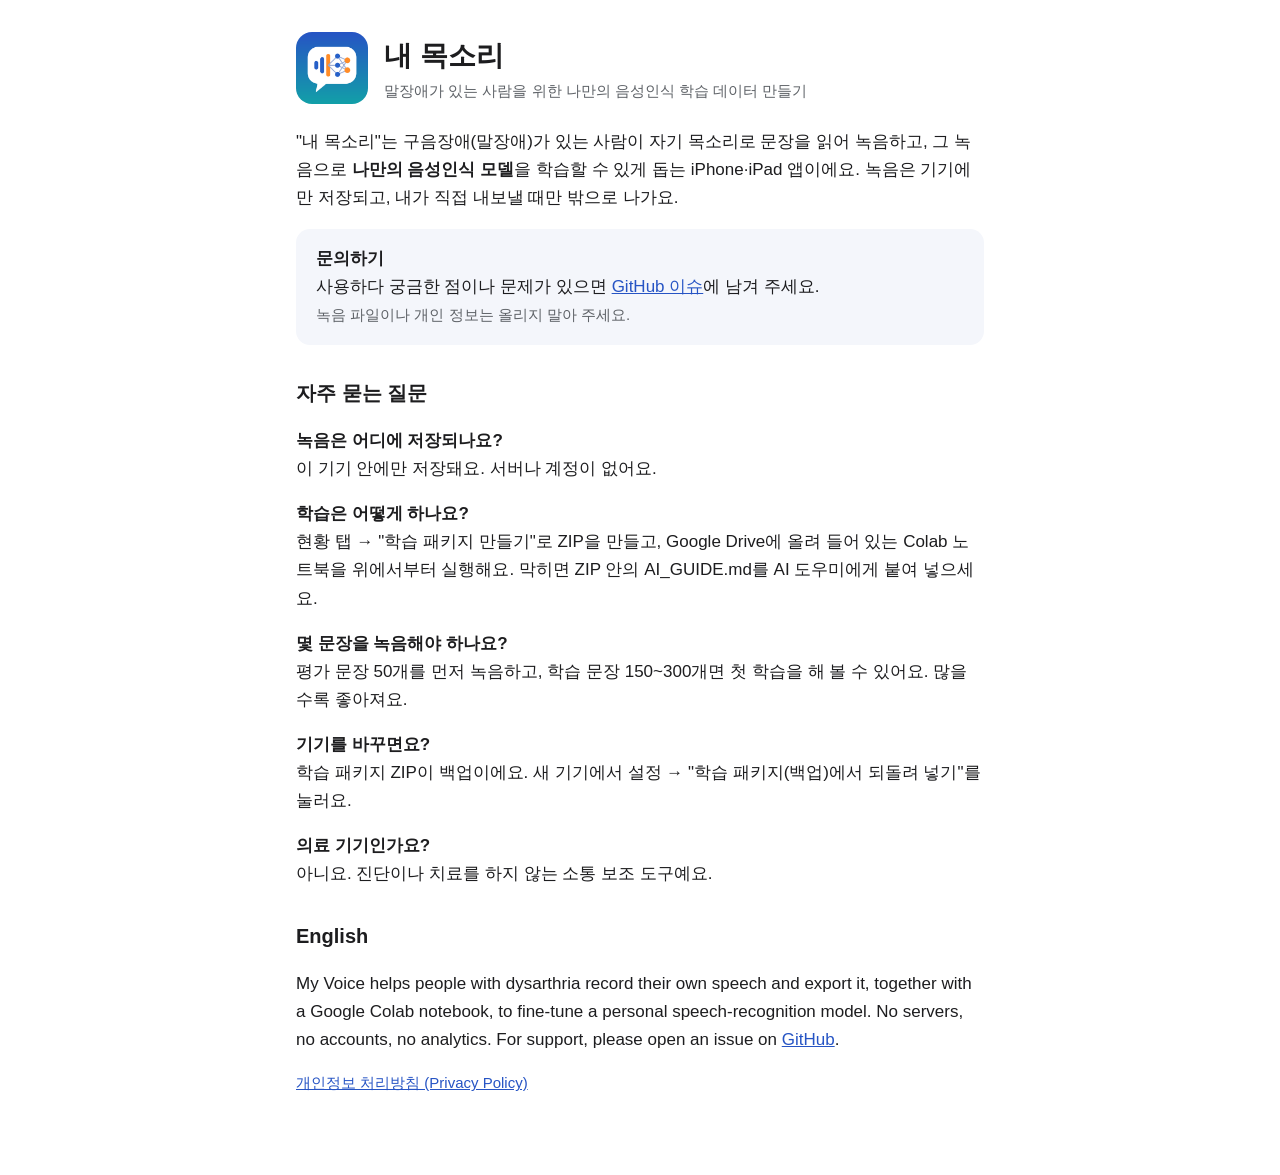
==== index.html @ db0127e5 "내 목소리 지원 페이지와 개인정보 처리방침 Co-Authored-By: Claude Opus 5.5 <noreply@anthropic.com> Claude-Session: http" ====
<!doctype html>
<html lang="ko">
<head>
<meta charset="utf-8"><meta name="viewport" content="width=device-width, initial-scale=1">
<title>내 목소리 — 지원</title>
<link rel="stylesheet" href="style.css">
</head>
<body><main>
<header><img src="icon.png" alt=""><div><h1>내 목소리</h1><div class="muted">말장애가 있는 사람을 위한 나만의 음성인식 학습 데이터 만들기</div></div></header>

<p>"내 목소리"는 구음장애(말장애)가 있는 사람이 자기 목소리로 문장을 읽어 녹음하고, 그 녹음으로 <b>나만의 음성인식 모델</b>을 학습할 수 있게 돕는 iPhone·iPad 앱이에요. 녹음은 기기에만 저장되고, 내가 직접 내보낼 때만 밖으로 나가요.</p>

<div class="card">
<b>문의하기</b><br>
사용하다 궁금한 점이나 문제가 있으면 <a href="https://github.com/roachjbj-app/my-voice-support/issues">GitHub 이슈</a>에 남겨 주세요.<br>
<span class="muted">녹음 파일이나 개인 정보는 올리지 말아 주세요.</span>
</div>

<h2>자주 묻는 질문</h2>
<p><b>녹음은 어디에 저장되나요?</b><br>이 기기 안에만 저장돼요. 서버나 계정이 없어요.</p>
<p><b>학습은 어떻게 하나요?</b><br>현황 탭 → "학습 패키지 만들기"로 ZIP을 만들고, Google Drive에 올려 들어 있는 Colab 노트북을 위에서부터 실행해요. 막히면 ZIP 안의 AI_GUIDE.md를 AI 도우미에게 붙여 넣으세요.</p>
<p><b>몇 문장을 녹음해야 하나요?</b><br>평가 문장 50개를 먼저 녹음하고, 학습 문장 150~300개면 첫 학습을 해 볼 수 있어요. 많을수록 좋아져요.</p>
<p><b>기기를 바꾸면요?</b><br>학습 패키지 ZIP이 백업이에요. 새 기기에서 설정 → "학습 패키지(백업)에서 되돌려 넣기"를 눌러요.</p>
<p><b>의료 기기인가요?</b><br>아니요. 진단이나 치료를 하지 않는 소통 보조 도구예요.</p>

<h2>English</h2>
<p>My Voice helps people with dysarthria record their own speech and export it, together with a Google Colab notebook, to fine-tune a personal speech-recognition model. No servers, no accounts, no analytics. For support, please open an issue on <a href="https://github.com/roachjbj-app/my-voice-support/issues">GitHub</a>.</p>

<p class="muted"><a href="privacy.html">개인정보 처리방침 (Privacy Policy)</a></p>
</main></body></html>
---- style.css ----
:root { --bg:#ffffff; --fg:#1d1d1f; --muted:#5f6368; --accent:#2654c4; --card:#f4f6fb; }
@media (prefers-color-scheme: dark) { :root { --bg:#111214; --fg:#f2f2f2; --muted:#a8acb3; --accent:#7ea2ff; --card:#1c1e22; } }
* { box-sizing: border-box; }
body { margin:0; background:var(--bg); color:var(--fg); font:17px/1.65 -apple-system, BlinkMacSystemFont, "Apple SD Gothic Neo", "Noto Sans KR", sans-serif; }
main { max-width: 720px; margin: 0 auto; padding: 32px 16px 64px; }
header { display:flex; align-items:center; gap:16px; margin-bottom:24px; }
header img { width:72px; height:72px; border-radius:16px; }
h1 { font-size:28px; margin:0; } h2 { font-size:20px; margin:32px 0 8px; }
p, li { color:var(--fg); } .muted { color:var(--muted); font-size:15px; }
a { color:var(--accent); }
.card { background:var(--card); border-radius:14px; padding:16px 20px; margin:16px 0; }
table { border-collapse: collapse; width:100%; } td, th { text-align:left; padding:6px 8px; border-bottom:1px solid var(--card); }
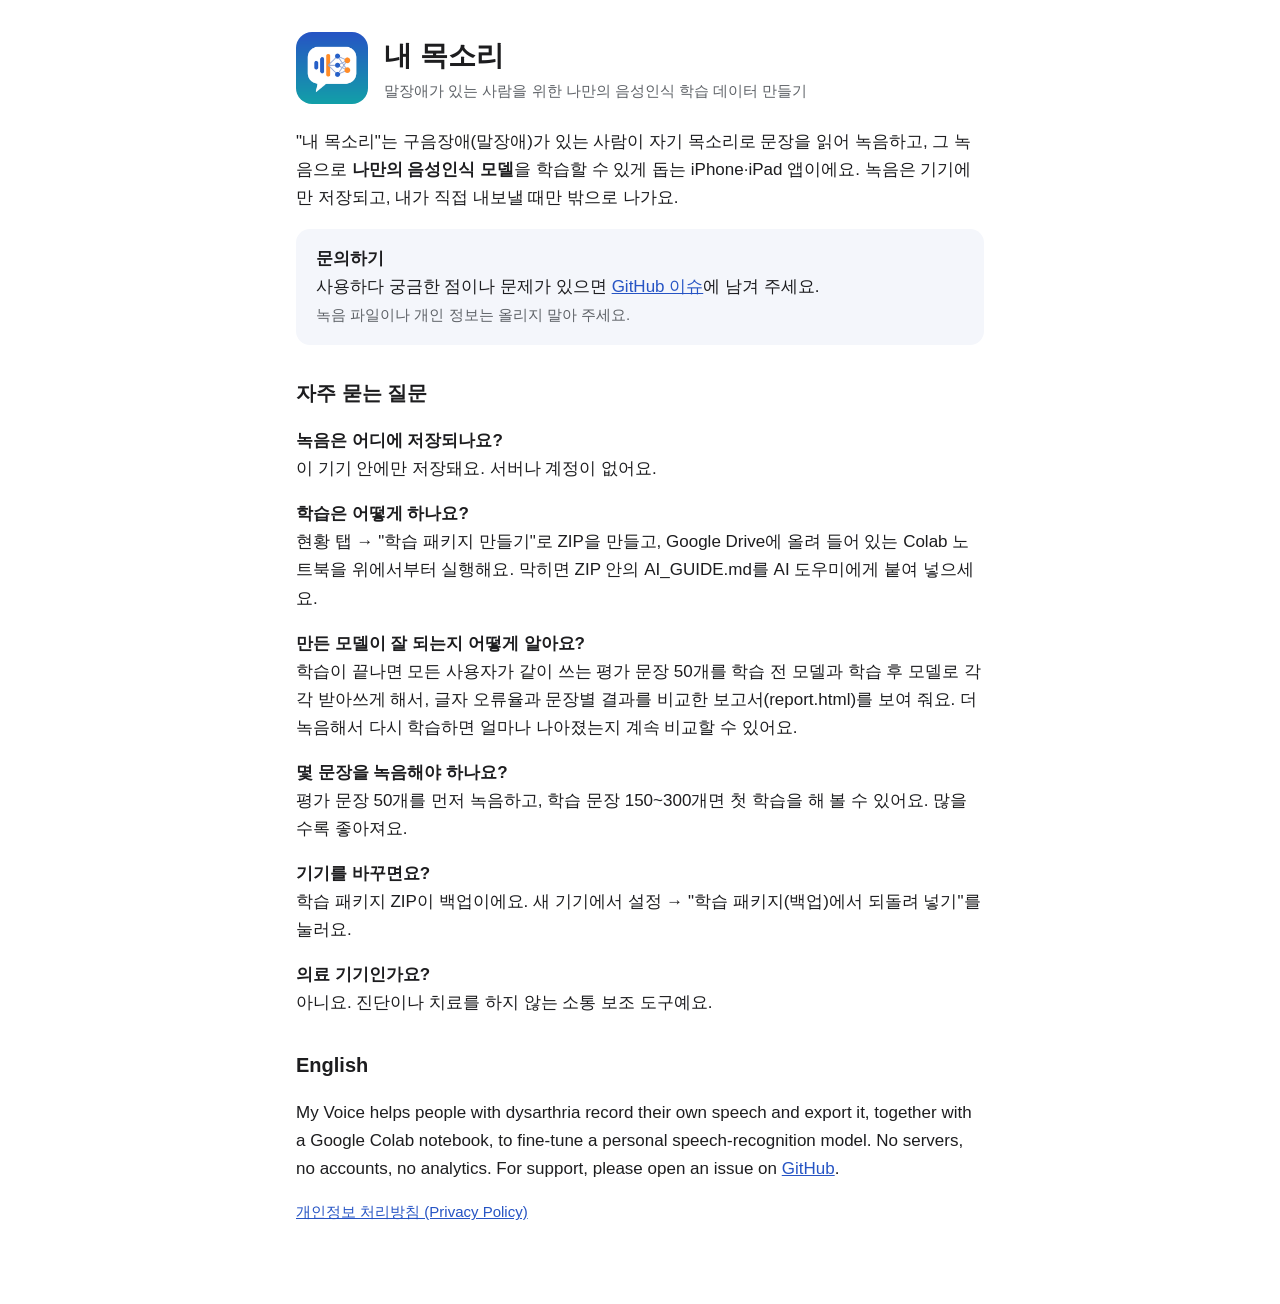
==== commit 593b297f: "지원 페이지 업데이트" ====
--- a/index.html
+++ b/index.html
@@ -4,6 +4,7 @@
 <meta charset="utf-8"><meta name="viewport" content="width=device-width, initial-scale=1">
 <title>내 목소리 — 지원</title>
 <link rel="stylesheet" href="style.css">
+<meta property="og:title" content="내 목소리"><meta property="og:description" content="말장애가 있는 사람을 위한 나만의 음성인식 학습 데이터 녹음 앱"><meta property="og:image" content="https://bongjoo-jang.github.io/my-voice-support/banner.png">
 </head>
 <body><main>
 <header><img src="icon.png" alt=""><div><h1>내 목소리</h1><div class="muted">말장애가 있는 사람을 위한 나만의 음성인식 학습 데이터 만들기</div></div></header>
@@ -12,19 +13,20 @@
 
 <div class="card">
 <b>문의하기</b><br>
-사용하다 궁금한 점이나 문제가 있으면 <a href="https://github.com/roachjbj-app/my-voice-support/issues">GitHub 이슈</a>에 남겨 주세요.<br>
+사용하다 궁금한 점이나 문제가 있으면 <a href="https://github.com/BongJoo-Jang/my-voice-support/issues">GitHub 이슈</a>에 남겨 주세요.<br>
 <span class="muted">녹음 파일이나 개인 정보는 올리지 말아 주세요.</span>
 </div>
 
 <h2>자주 묻는 질문</h2>
 <p><b>녹음은 어디에 저장되나요?</b><br>이 기기 안에만 저장돼요. 서버나 계정이 없어요.</p>
 <p><b>학습은 어떻게 하나요?</b><br>현황 탭 → "학습 패키지 만들기"로 ZIP을 만들고, Google Drive에 올려 들어 있는 Colab 노트북을 위에서부터 실행해요. 막히면 ZIP 안의 AI_GUIDE.md를 AI 도우미에게 붙여 넣으세요.</p>
+<p><b>만든 모델이 잘 되는지 어떻게 알아요?</b><br>학습이 끝나면 모든 사용자가 같이 쓰는 평가 문장 50개를 학습 전 모델과 학습 후 모델로 각각 받아쓰게 해서, 글자 오류율과 문장별 결과를 비교한 보고서(report.html)를 보여 줘요. 더 녹음해서 다시 학습하면 얼마나 나아졌는지 계속 비교할 수 있어요.</p>
 <p><b>몇 문장을 녹음해야 하나요?</b><br>평가 문장 50개를 먼저 녹음하고, 학습 문장 150~300개면 첫 학습을 해 볼 수 있어요. 많을수록 좋아져요.</p>
 <p><b>기기를 바꾸면요?</b><br>학습 패키지 ZIP이 백업이에요. 새 기기에서 설정 → "학습 패키지(백업)에서 되돌려 넣기"를 눌러요.</p>
 <p><b>의료 기기인가요?</b><br>아니요. 진단이나 치료를 하지 않는 소통 보조 도구예요.</p>
 
 <h2>English</h2>
-<p>My Voice helps people with dysarthria record their own speech and export it, together with a Google Colab notebook, to fine-tune a personal speech-recognition model. No servers, no accounts, no analytics. For support, please open an issue on <a href="https://github.com/roachjbj-app/my-voice-support/issues">GitHub</a>.</p>
+<p>My Voice helps people with dysarthria record their own speech and export it, together with a Google Colab notebook, to fine-tune a personal speech-recognition model. No servers, no accounts, no analytics. For support, please open an issue on <a href="https://github.com/BongJoo-Jang/my-voice-support/issues">GitHub</a>.</p>
 
 <p class="muted"><a href="privacy.html">개인정보 처리방침 (Privacy Policy)</a></p>
 </main></body></html>
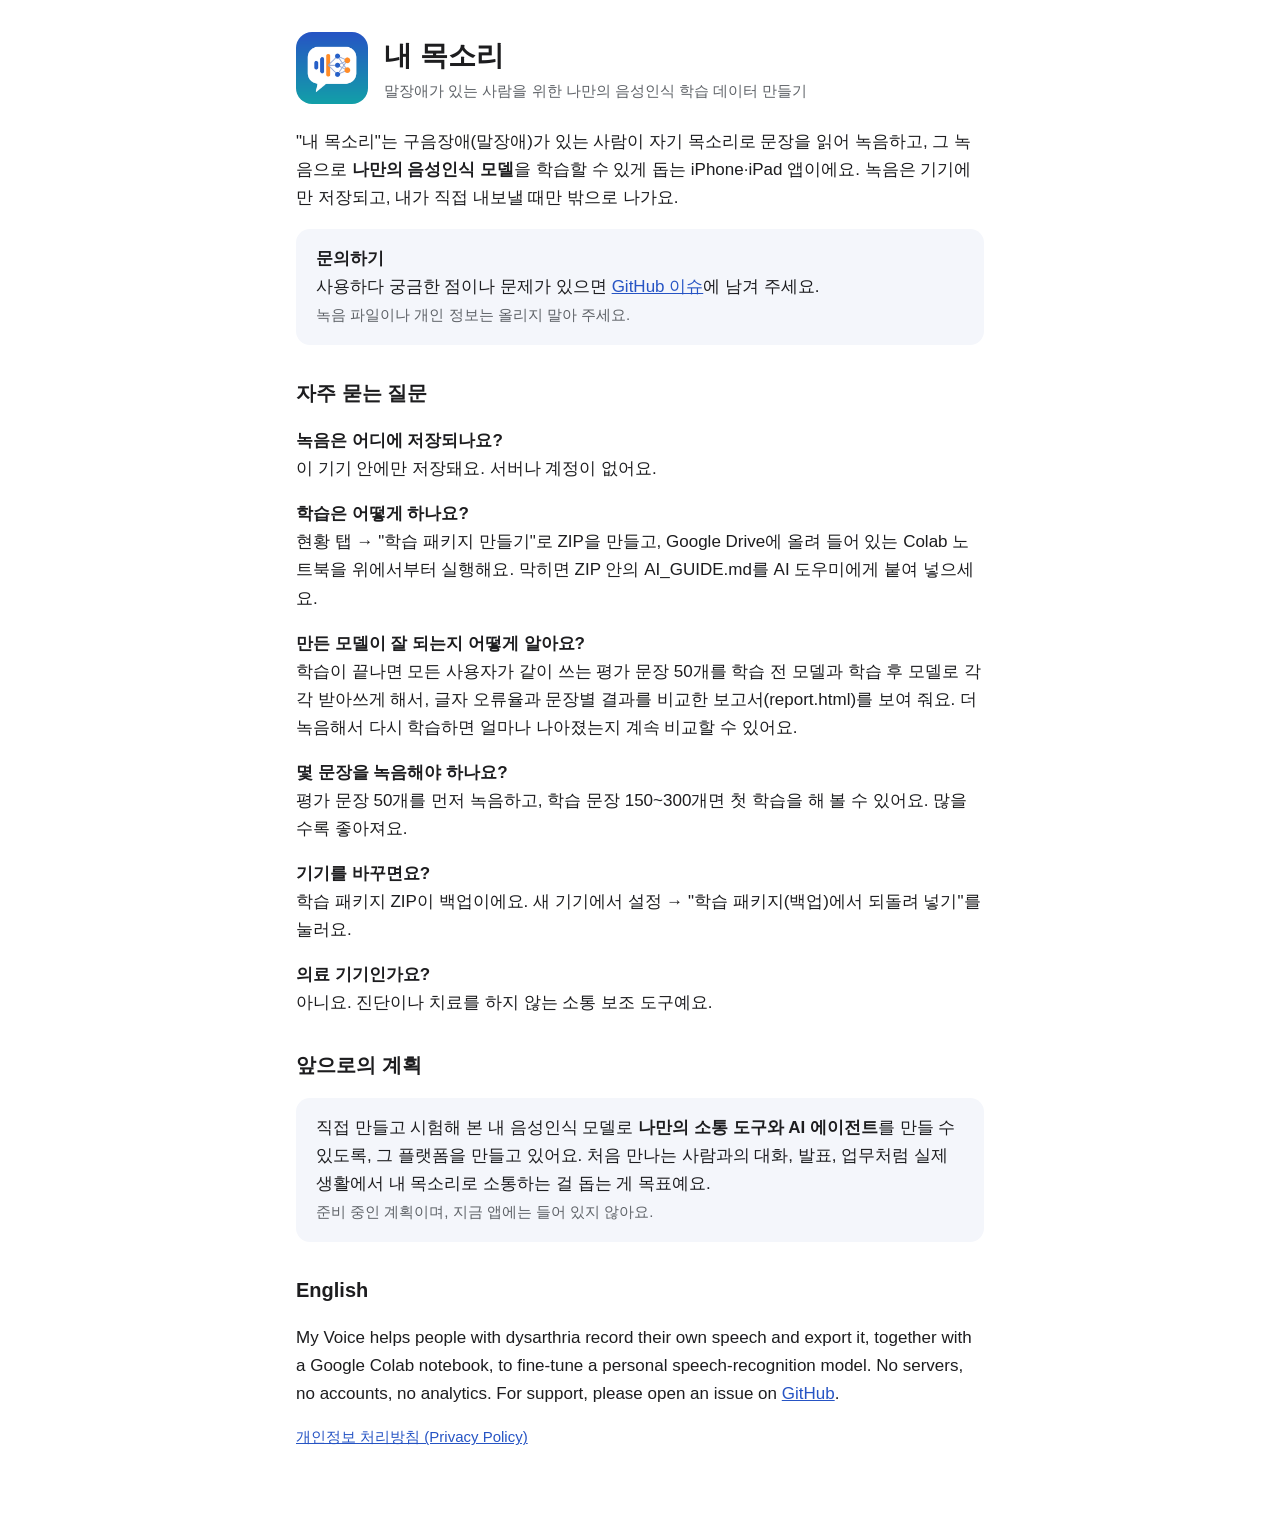
==== commit 7a1a6d4c: "지원 페이지 업데이트" ====
--- a/index.html
+++ b/index.html
@@ -25,6 +25,9 @@
 <p><b>기기를 바꾸면요?</b><br>학습 패키지 ZIP이 백업이에요. 새 기기에서 설정 → "학습 패키지(백업)에서 되돌려 넣기"를 눌러요.</p>
 <p><b>의료 기기인가요?</b><br>아니요. 진단이나 치료를 하지 않는 소통 보조 도구예요.</p>
 
+<h2>앞으로의 계획</h2>
+<div class="card">직접 만들고 시험해 본 내 음성인식 모델로 <b>나만의 소통 도구와 AI 에이전트</b>를 만들 수 있도록, 그 플랫폼을 만들고 있어요. 처음 만나는 사람과의 대화, 발표, 업무처럼 실제 생활에서 내 목소리로 소통하는 걸 돕는 게 목표예요.<br><span class="muted">준비 중인 계획이며, 지금 앱에는 들어 있지 않아요.</span></div>
+
 <h2>English</h2>
 <p>My Voice helps people with dysarthria record their own speech and export it, together with a Google Colab notebook, to fine-tune a personal speech-recognition model. No servers, no accounts, no analytics. For support, please open an issue on <a href="https://github.com/BongJoo-Jang/my-voice-support/issues">GitHub</a>.</p>
 
